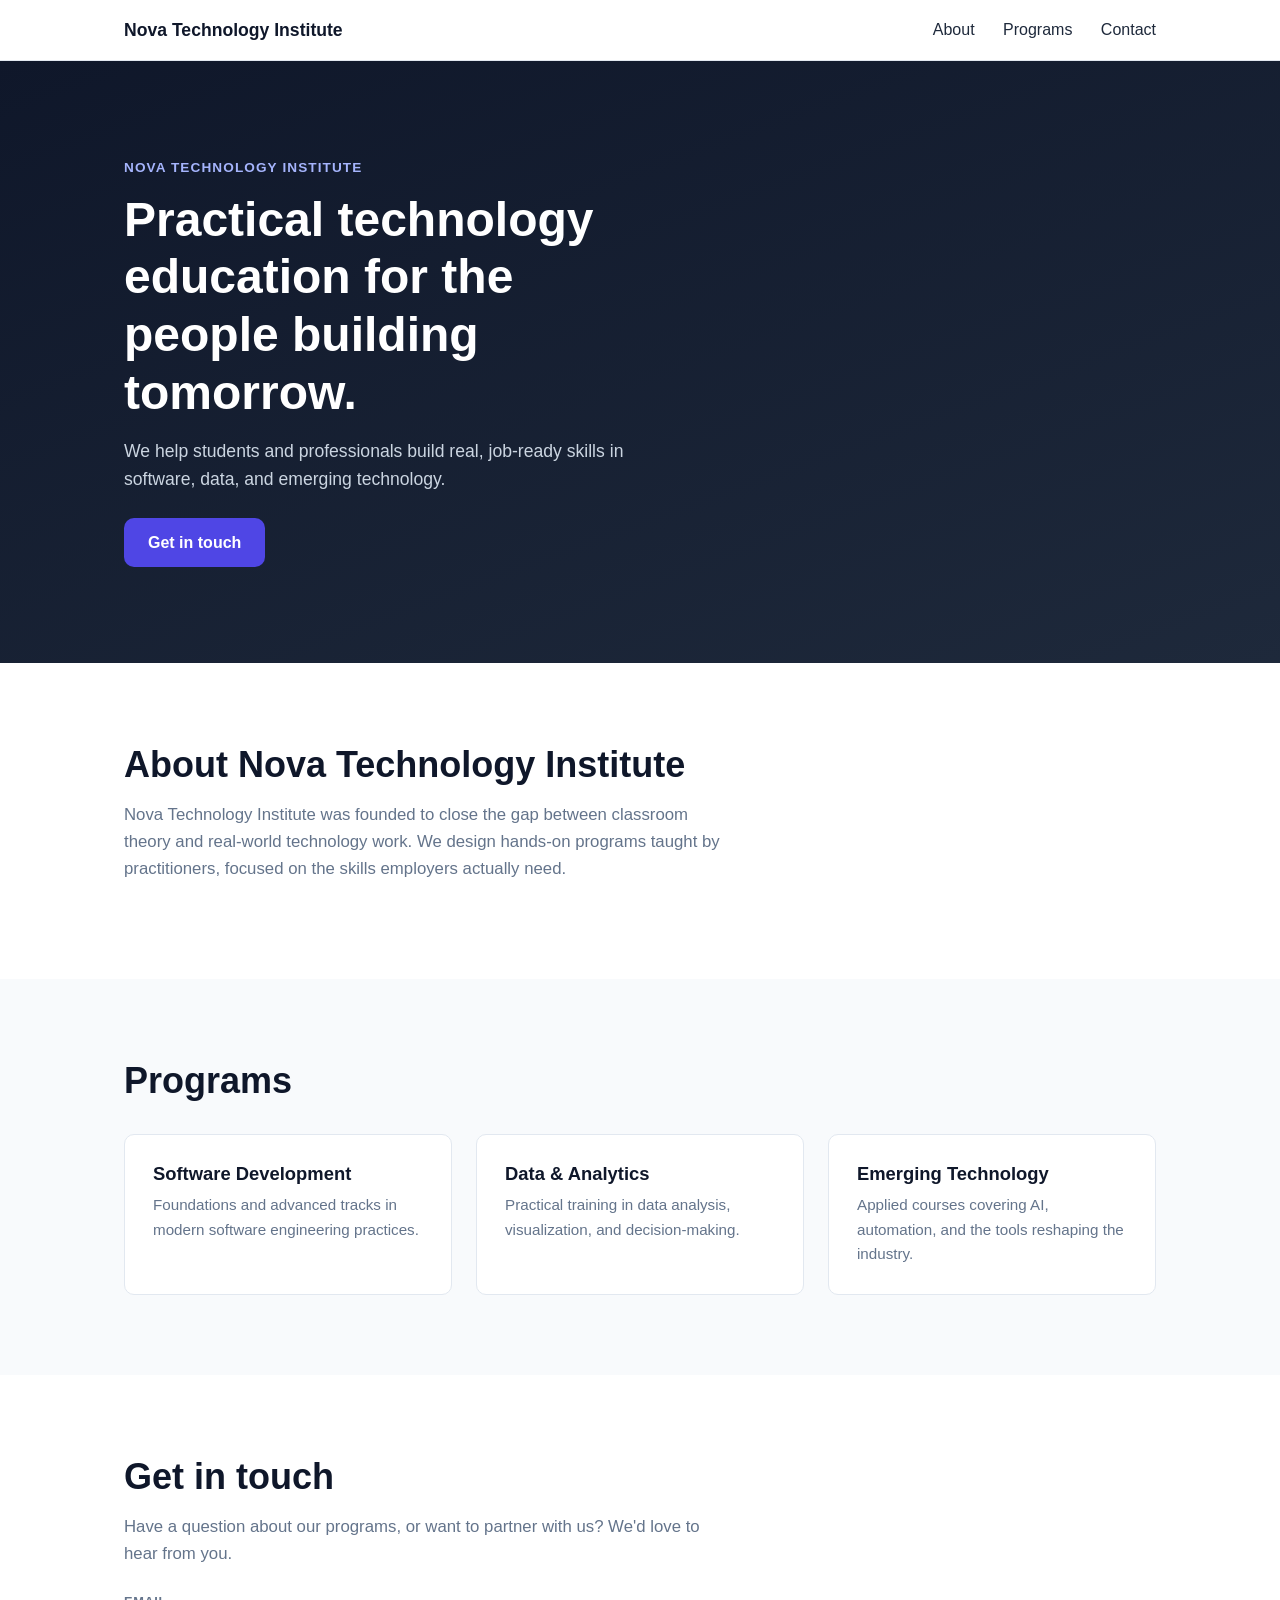
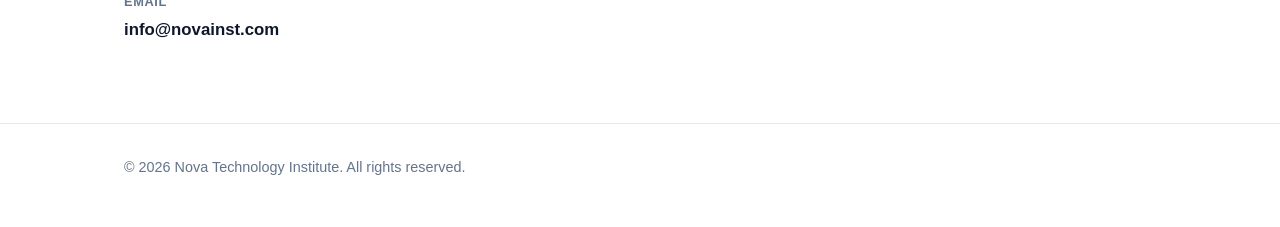
==== index.html @ 5f228447 "Add initial Nova Technology Institute website Static single-page site with hero, about, programs, an" ====
<!DOCTYPE html>
<html lang="en">
<head>
<meta charset="UTF-8">
<meta name="viewport" content="width=device-width, initial-scale=1.0">
<title>Nova Technology Institute</title>
<meta name="description" content="Nova Technology Institute — practical technology education for the people building tomorrow.">
<link rel="icon" href="data:,">
<link rel="stylesheet" href="css/style.css">
</head>
<body>

<header class="site-header">
  <div class="container header-inner">
    <a class="brand" href="#top">Nova Technology Institute</a>
    <nav class="nav">
      <a href="#about">About</a>
      <a href="#programs">Programs</a>
      <a href="#contact">Contact</a>
    </nav>
  </div>
</header>

<main>
  <section class="hero" id="top">
    <div class="container hero-inner">
      <p class="eyebrow" data-field="hero.eyebrow"></p>
      <h1 data-field="hero.headline"></h1>
      <p class="subtext" data-field="hero.subtext"></p>
      <a class="btn" data-field="hero.cta_label" data-href-field="hero.cta_link" href="#contact"></a>
    </div>
  </section>

  <section class="section" id="about">
    <div class="container">
      <h2 data-field="about.heading"></h2>
      <p class="lead" data-field="about.body"></p>
    </div>
  </section>

  <section class="section alt" id="programs">
    <div class="container">
      <h2 data-field="programs.heading"></h2>
      <div class="cards" id="programs-list"></div>
    </div>
  </section>

  <section class="section" id="contact">
    <div class="container">
      <h2 data-field="contact.heading"></h2>
      <p class="lead" data-field="contact.body"></p>
      <div class="contact-details" id="contact-details"></div>
    </div>
  </section>
</main>

<footer class="site-footer">
  <div class="container">
    <p data-field="footer.text"></p>
  </div>
</footer>

<script src="js/main.js"></script>
</body>
</html>
---- css/style.css ----
:root {
  --navy: #0f172a;
  --navy-soft: #1e293b;
  --accent: #4f46e5;
  --accent-soft: #eef2ff;
  --text: #1e293b;
  --text-muted: #64748b;
  --bg: #ffffff;
  --bg-alt: #f8fafc;
  --border: #e2e8f0;
  --radius: 10px;
  --max-width: 1080px;
}

* { box-sizing: border-box; }

body {
  margin: 0;
  font-family: -apple-system, BlinkMacSystemFont, "Segoe UI", Roboto, Helvetica, Arial, sans-serif;
  color: var(--text);
  background: var(--bg);
  line-height: 1.6;
}

.container {
  max-width: var(--max-width);
  margin: 0 auto;
  padding: 0 24px;
}

h1, h2, h3 { line-height: 1.2; margin: 0 0 16px; color: var(--navy); }
h1 { font-size: clamp(2rem, 4vw, 3rem); }
h2 { font-size: clamp(1.5rem, 3vw, 2.25rem); }
p { margin: 0 0 16px; }

a { color: var(--accent); text-decoration: none; }

.site-header {
  position: sticky;
  top: 0;
  background: rgba(255,255,255,0.9);
  backdrop-filter: blur(8px);
  border-bottom: 1px solid var(--border);
  z-index: 10;
}
.header-inner {
  display: flex;
  align-items: center;
  justify-content: space-between;
  padding-top: 16px;
  padding-bottom: 16px;
}
.brand {
  font-weight: 700;
  font-size: 1.1rem;
  color: var(--navy);
}
.nav a {
  margin-left: 24px;
  color: var(--text);
  font-weight: 500;
}
.nav a:hover { color: var(--accent); }

.hero {
  background: linear-gradient(160deg, var(--navy) 0%, var(--navy-soft) 100%);
  color: #fff;
  padding: 96px 0;
}
.hero .eyebrow {
  text-transform: uppercase;
  letter-spacing: 0.08em;
  font-size: 0.85rem;
  color: #a5b4fc;
  font-weight: 600;
  margin-bottom: 12px;
}
.hero h1 { color: #fff; max-width: 20ch; }
.hero .subtext {
  color: #cbd5e1;
  max-width: 55ch;
  font-size: 1.1rem;
}
.btn {
  display: inline-block;
  background: var(--accent);
  color: #fff;
  padding: 12px 24px;
  border-radius: var(--radius);
  font-weight: 600;
  margin-top: 8px;
}
.btn:hover { background: #4338ca; }

.section { padding: 80px 0; }
.section.alt { background: var(--bg-alt); }
.lead { color: var(--text-muted); font-size: 1.05rem; max-width: 65ch; }

.cards {
  display: grid;
  grid-template-columns: repeat(auto-fit, minmax(240px, 1fr));
  gap: 24px;
  margin-top: 32px;
}
.card {
  background: #fff;
  border: 1px solid var(--border);
  border-radius: var(--radius);
  padding: 28px;
}
.card h3 { font-size: 1.15rem; margin-bottom: 8px; }
.card p { color: var(--text-muted); margin: 0; font-size: 0.95rem; }

.contact-details {
  margin-top: 24px;
  display: flex;
  flex-wrap: wrap;
  gap: 32px;
}
.contact-details .item strong {
  display: block;
  font-size: 0.8rem;
  text-transform: uppercase;
  letter-spacing: 0.05em;
  color: var(--text-muted);
  margin-bottom: 4px;
}
.contact-details .item a, .contact-details .item span {
  font-size: 1.05rem;
  color: var(--navy);
  font-weight: 600;
}

.site-footer {
  border-top: 1px solid var(--border);
  padding: 32px 0;
  color: var(--text-muted);
  font-size: 0.9rem;
}
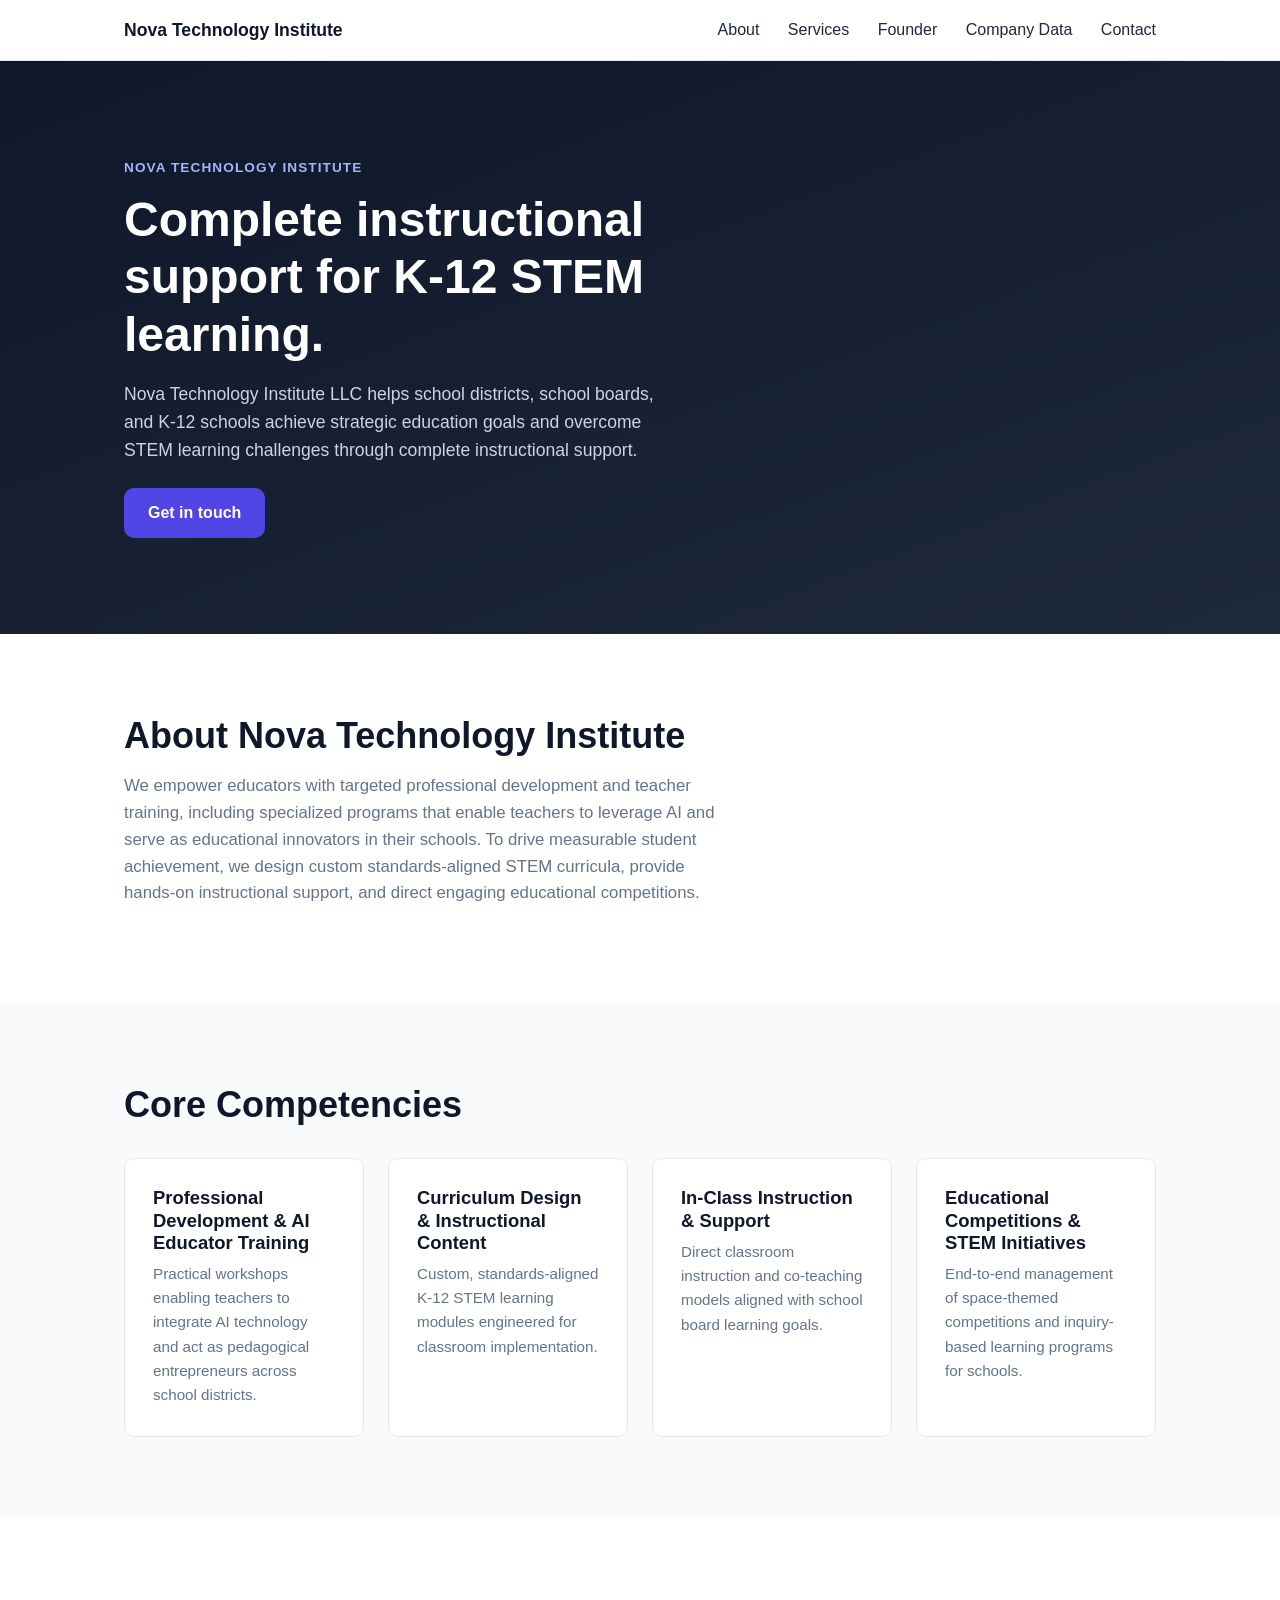
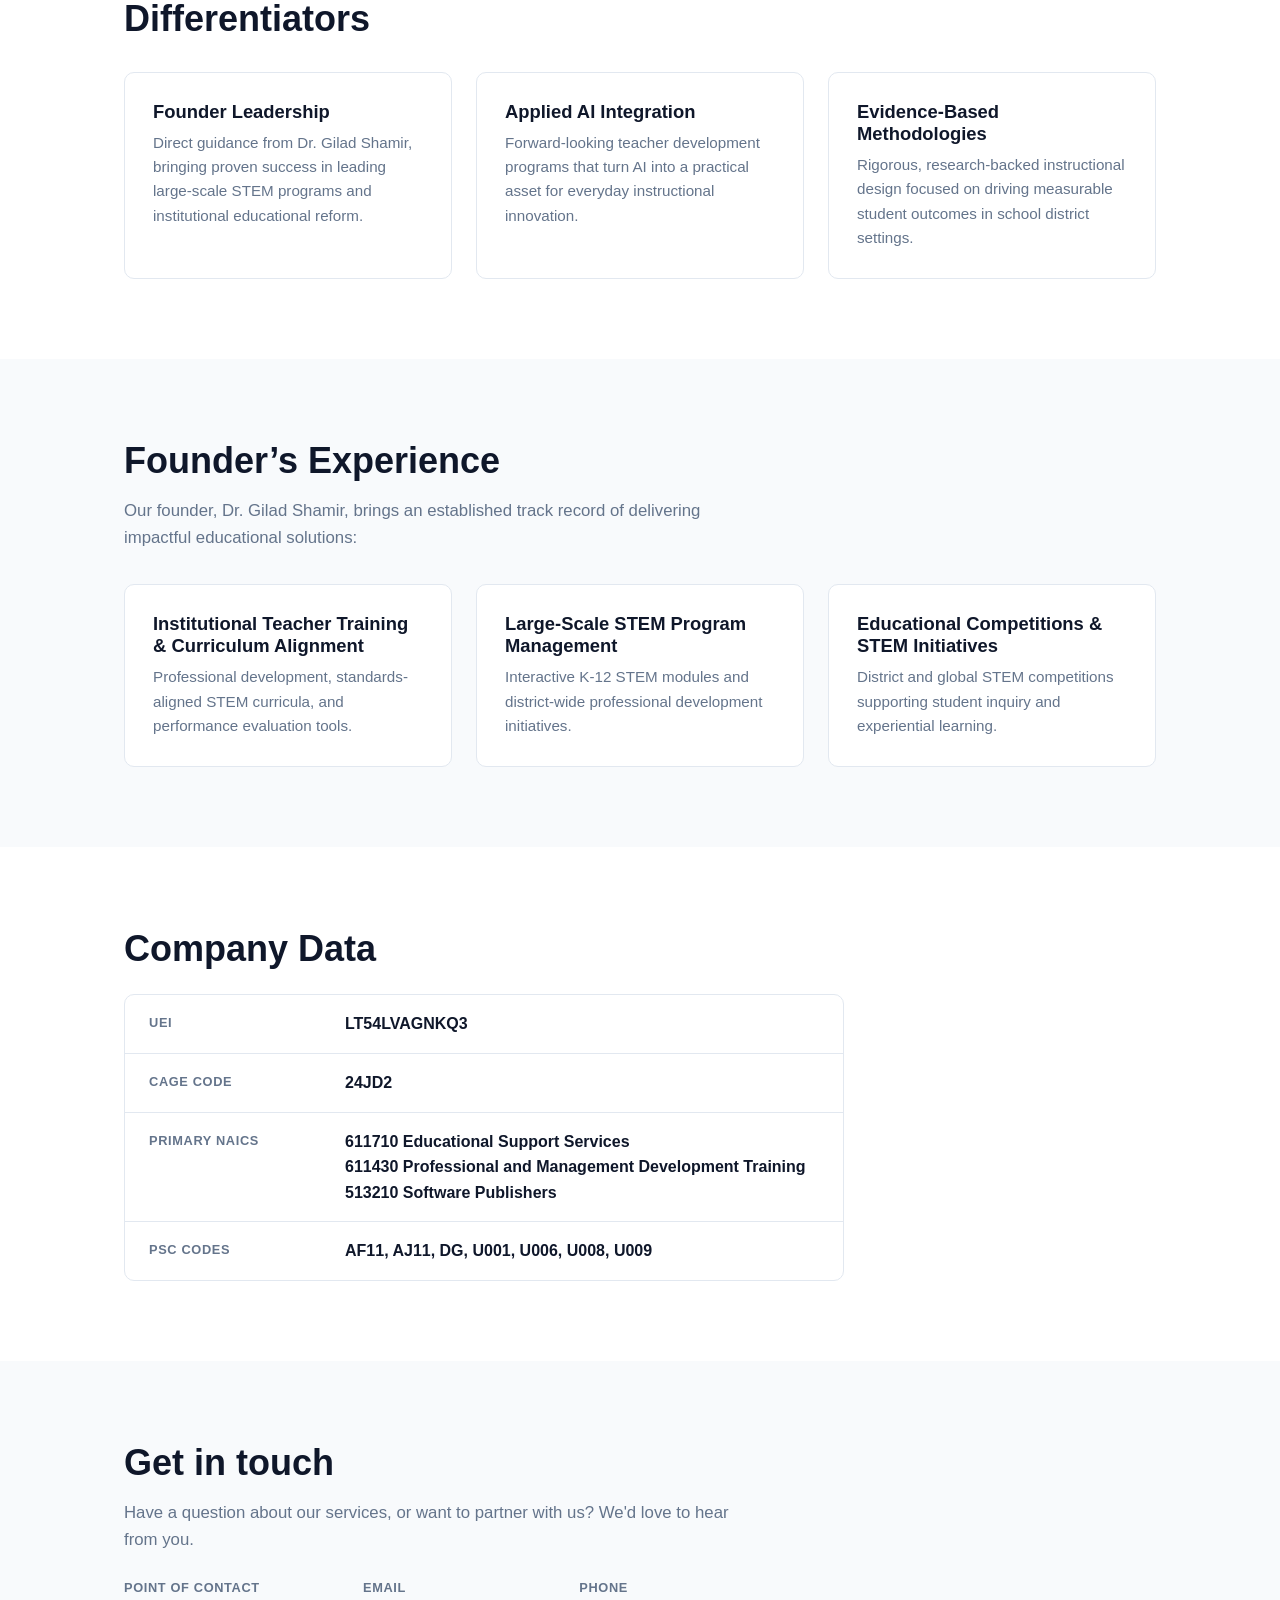
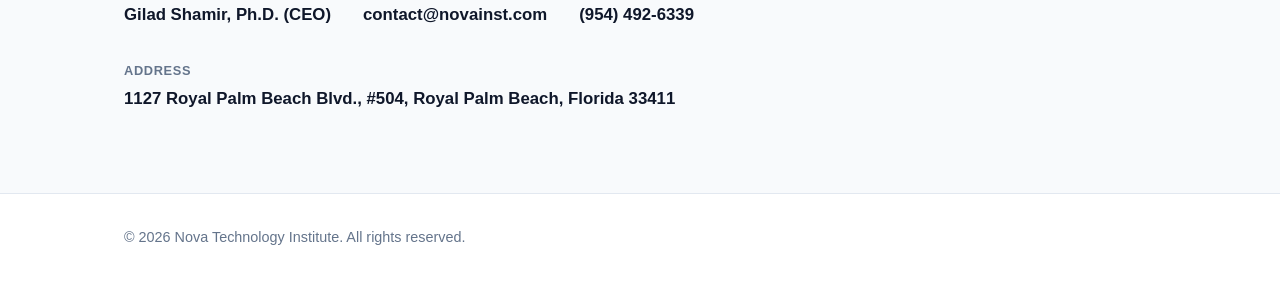
==== commit b59454b3: "Add files via upload" ====
--- a/index.html
+++ b/index.html
@@ -4,7 +4,7 @@
 <meta charset="UTF-8">
 <meta name="viewport" content="width=device-width, initial-scale=1.0">
 <title>Nova Technology Institute</title>
-<meta name="description" content="Nova Technology Institute — practical technology education for the people building tomorrow.">
+<meta name="description" content="Nova Technology Institute LLC helps school districts, school boards, and K-12 schools achieve strategic education goals and overcome STEM learning challenges through complete instructional support.">
 <link rel="icon" href="data:,">
 <link rel="stylesheet" href="css/style.css">
 </head>
@@ -15,7 +15,9 @@
     <a class="brand" href="#top">Nova Technology Institute</a>
     <nav class="nav">
       <a href="#about">About</a>
-      <a href="#programs">Programs</a>
+      <a href="#programs">Services</a>
+      <a href="#founder">Founder</a>
+      <a href="#company">Company Data</a>
       <a href="#contact">Contact</a>
     </nav>
   </div>
@@ -45,7 +47,29 @@
     </div>
   </section>
 
-  <section class="section" id="contact">
+  <section class="section" id="differentiators">
+    <div class="container">
+      <h2 data-field="differentiators.heading"></h2>
+      <div class="cards" id="differentiators-list"></div>
+    </div>
+  </section>
+
+  <section class="section alt" id="founder">
+    <div class="container">
+      <h2 data-field="founder.heading"></h2>
+      <p class="lead" data-field="founder.body"></p>
+      <div class="cards" id="founder-list"></div>
+    </div>
+  </section>
+
+  <section class="section" id="company">
+    <div class="container">
+      <h2 data-field="company.heading"></h2>
+      <div class="data-table" id="company-list"></div>
+    </div>
+  </section>
+
+  <section class="section alt" id="contact">
     <div class="container">
       <h2 data-field="contact.heading"></h2>
       <p class="lead" data-field="contact.body"></p>
--- a/css/style.css
+++ b/css/style.css
@@ -137,3 +137,43 @@
   color: var(--text-muted);
   font-size: 0.9rem;
 }
+
+#founder .lead { margin-bottom: 0; }
+
+.data-table {
+  margin-top: 24px;
+  border: 1px solid var(--border);
+  border-radius: var(--radius);
+  overflow: hidden;
+  max-width: 720px;
+}
+.data-table .row {
+  display: grid;
+  grid-template-columns: 180px 1fr;
+  gap: 16px;
+  padding: 16px 24px;
+  border-top: 1px solid var(--border);
+}
+.data-table .row:first-child { border-top: none; }
+.data-table .row strong {
+  font-size: 0.8rem;
+  text-transform: uppercase;
+  letter-spacing: 0.05em;
+  color: var(--text-muted);
+  padding-top: 2px;
+}
+.data-table .row span {
+  color: var(--navy);
+  font-weight: 600;
+  white-space: pre-line;
+}
+
+@media (max-width: 760px) {
+  .header-inner { flex-direction: column; align-items: flex-start; gap: 8px; }
+  .nav { display: flex; flex-wrap: wrap; gap: 4px 20px; }
+  .nav a { margin-left: 0; }
+  .hero { padding: 64px 0; }
+  .section { padding: 56px 0; }
+  .container { padding: 0 16px; }
+  .data-table .row { grid-template-columns: 1fr; gap: 4px; padding: 14px 16px; }
+}
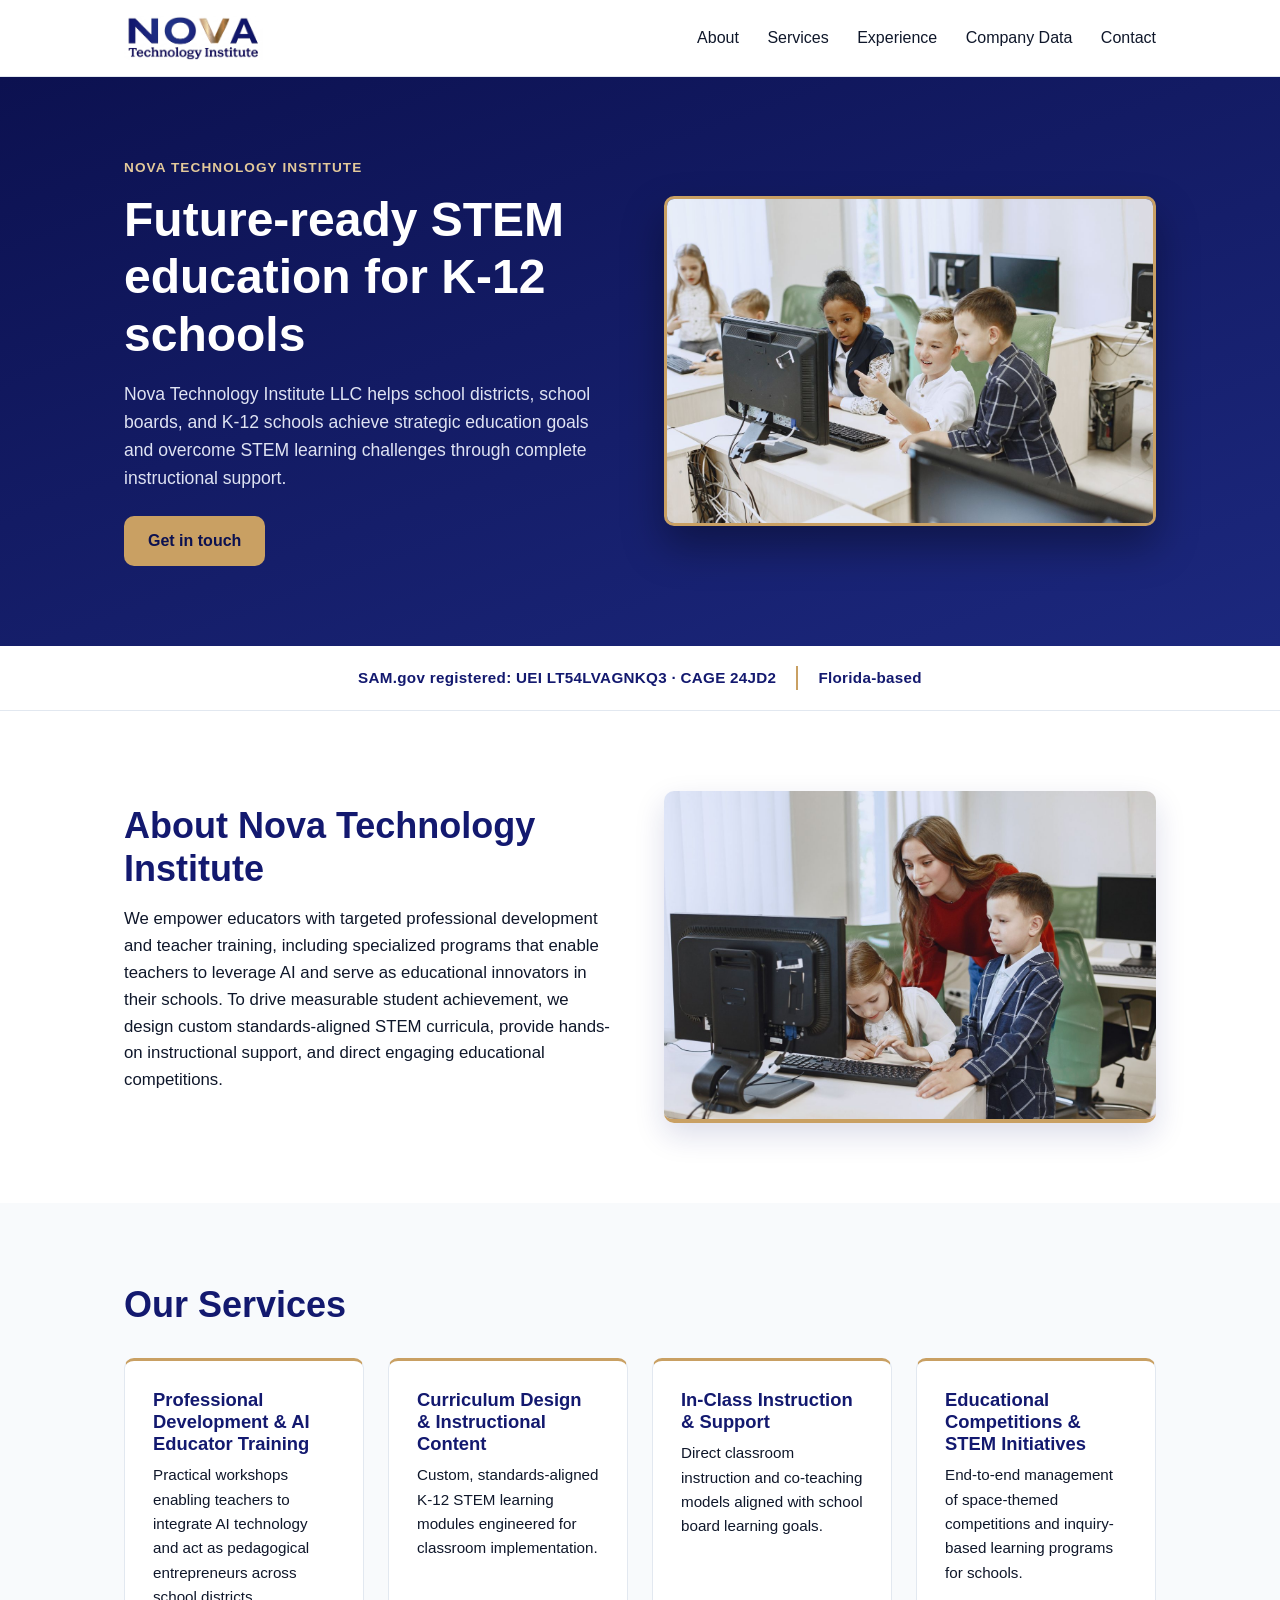
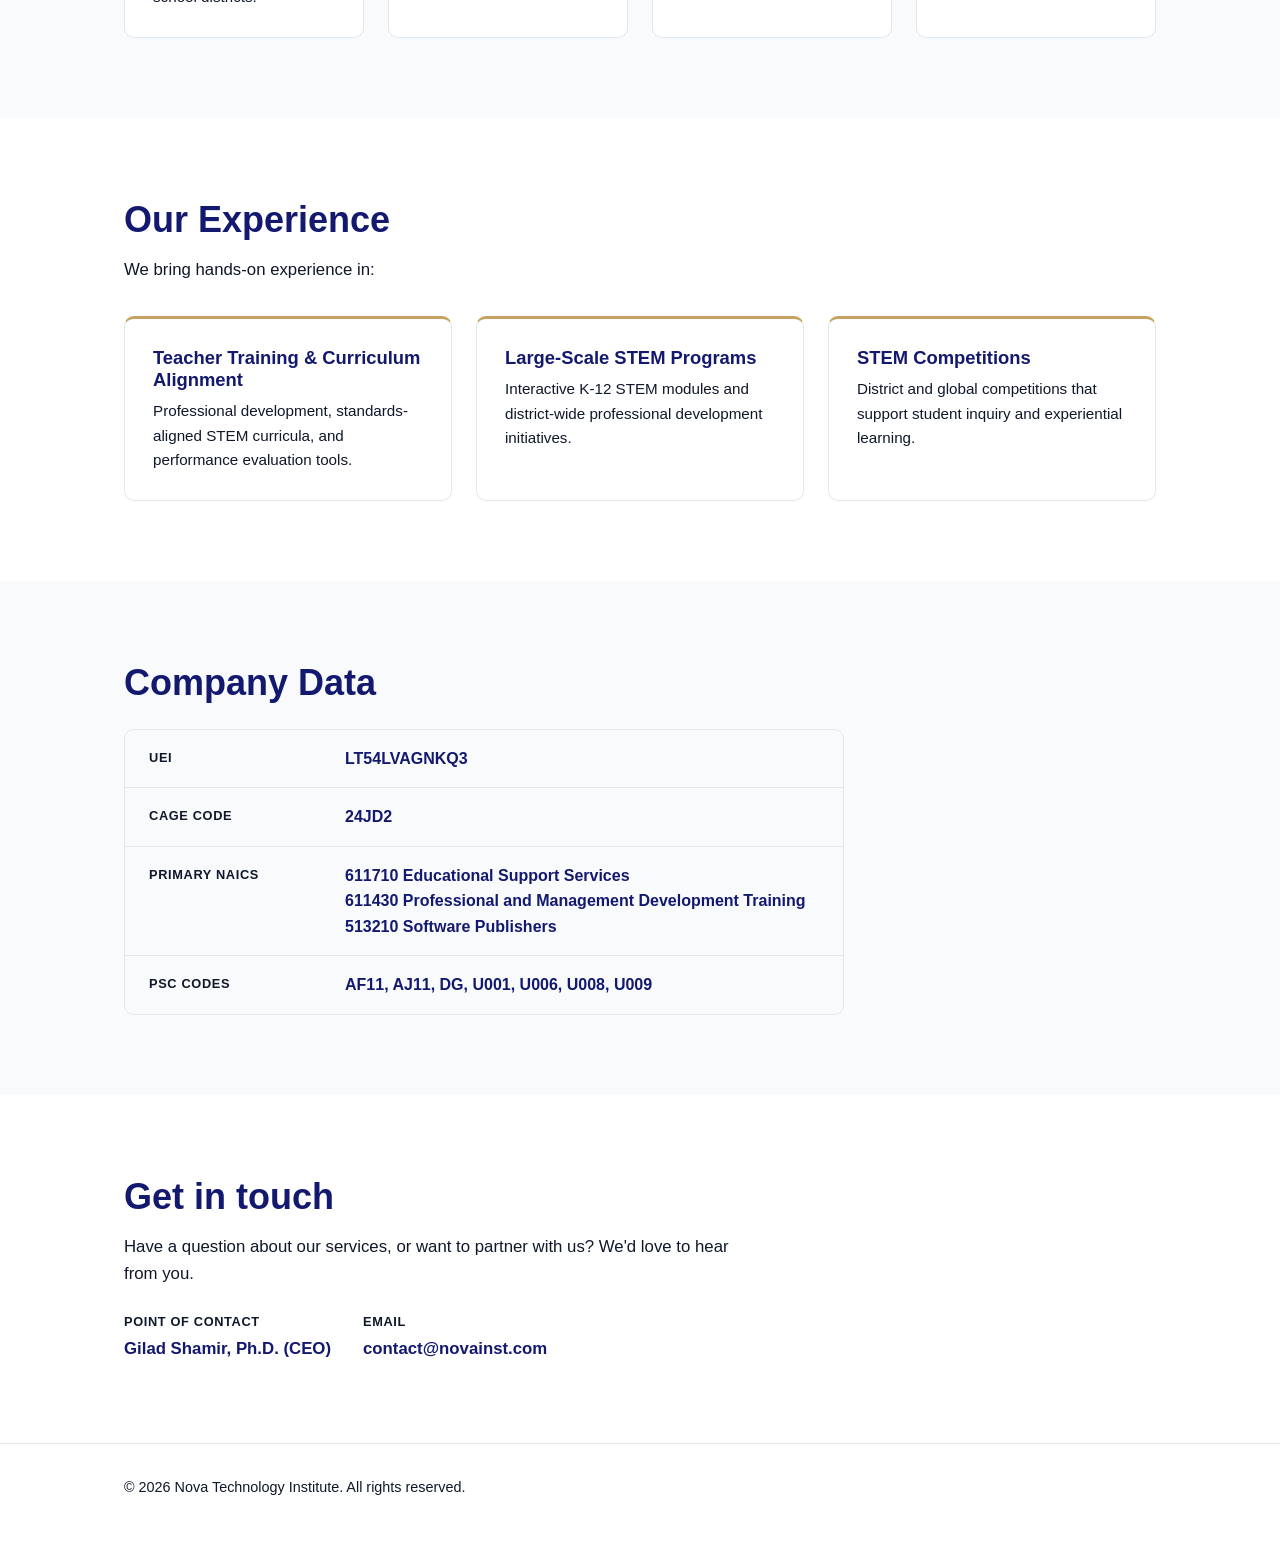
==== commit 8bcaa88e: "Update page layout (logo, photos, sections)" ====
--- a/index.html
+++ b/index.html
@@ -12,11 +12,11 @@
 
 <header class="site-header">
   <div class="container header-inner">
-    <a class="brand" href="#top">Nova Technology Institute</a>
+    <a class="brand" href="#top"><img src="images/logo.png" alt="Nova Technology Institute" width="320" height="101"></a>
     <nav class="nav">
       <a href="#about">About</a>
       <a href="#programs">Services</a>
-      <a href="#founder">Founder</a>
+      <a href="#experience">Experience</a>
       <a href="#company">Company Data</a>
       <a href="#contact">Contact</a>
     </nav>
@@ -26,17 +26,29 @@
 <main>
   <section class="hero" id="top">
     <div class="container hero-inner">
+      <div class="hero-text">
       <p class="eyebrow" data-field="hero.eyebrow"></p>
       <h1 data-field="hero.headline"></h1>
       <p class="subtext" data-field="hero.subtext"></p>
       <a class="btn" data-field="hero.cta_label" data-href-field="hero.cta_link" href="#contact"></a>
+      </div>
+      <img class="hero-image" src="images/hero-computer-class.jpg" alt="Students working together at a computer in a school computer class" width="1400" height="933">
+    </div>
+  </section>
+
+  <section class="credentials" aria-label="Credentials">
+    <div class="container">
+      <ul class="credentials-list" id="credentials-list"></ul>
     </div>
   </section>
 
   <section class="section" id="about">
-    <div class="container">
-      <h2 data-field="about.heading"></h2>
-      <p class="lead" data-field="about.body"></p>
+    <div class="container about-inner">
+      <div>
+        <h2 data-field="about.heading"></h2>
+        <p class="lead" data-field="about.body"></p>
+      </div>
+      <img class="about-image" src="images/teacher-in-class.jpg" alt="A teacher with two students working at a computer in class" width="1400" height="933">
     </div>
   </section>
 
@@ -47,14 +59,7 @@
     </div>
   </section>
 
-  <section class="section" id="differentiators">
-    <div class="container">
-      <h2 data-field="differentiators.heading"></h2>
-      <div class="cards" id="differentiators-list"></div>
-    </div>
-  </section>
-
-  <section class="section alt" id="founder">
+  <section class="section" id="experience">
     <div class="container">
       <h2 data-field="founder.heading"></h2>
       <p class="lead" data-field="founder.body"></p>
@@ -62,14 +67,14 @@
     </div>
   </section>
 
-  <section class="section" id="company">
+  <section class="section alt" id="company">
     <div class="container">
       <h2 data-field="company.heading"></h2>
       <div class="data-table" id="company-list"></div>
     </div>
   </section>
 
-  <section class="section alt" id="contact">
+  <section class="section" id="contact">
     <div class="container">
       <h2 data-field="contact.heading"></h2>
       <p class="lead" data-field="contact.body"></p>
--- a/css/style.css
+++ b/css/style.css
@@ -1,10 +1,14 @@
 :root {
-  --navy: #0f172a;
-  --navy-soft: #1e293b;
-  --accent: #4f46e5;
-  --accent-soft: #eef2ff;
-  --text: #1e293b;
-  --text-muted: #64748b;
+  --navy: #13196f;
+  --navy-soft: #1c287e;
+  --navy-deep: #0c1150;
+  --gold: #c9a063;
+  --gold-dark: #b5864a;
+  --gold-light: #e3c99a;
+  --accent: #1c287e;
+  --accent-soft: #eef0fa;
+  --text: #0f172a;
+  --text-muted: #0f172a;
   --bg: #ffffff;
   --bg-alt: #f8fafc;
   --border: #e2e8f0;
@@ -38,8 +42,7 @@
 .site-header {
   position: sticky;
   top: 0;
-  background: rgba(255,255,255,0.9);
-  backdrop-filter: blur(8px);
+  background: #fff;
   border-bottom: 1px solid var(--border);
   z-index: 10;
 }
@@ -55,6 +58,11 @@
   font-size: 1.1rem;
   color: var(--navy);
 }
+.brand img {
+  display: block;
+  height: 44px;
+  width: auto;
+}
 .nav a {
   margin-left: 24px;
   color: var(--text);
@@ -63,39 +71,92 @@
 .nav a:hover { color: var(--accent); }
 
 .hero {
-  background: linear-gradient(160deg, var(--navy) 0%, var(--navy-soft) 100%);
+  background: linear-gradient(160deg, var(--navy-deep) 0%, var(--navy-soft) 100%);
   color: #fff;
-  padding: 96px 0;
+  padding: 80px 0;
+}
+.hero-inner {
+  display: grid;
+  grid-template-columns: 1fr 1fr;
+  gap: 48px;
+  align-items: center;
+}
+.hero-image {
+  display: block;
+  width: 100%;
+  height: auto;
+  border-radius: var(--radius);
+  box-shadow: 0 20px 40px rgba(0, 0, 0, 0.35);
+  border: 3px solid var(--gold);
 }
 .hero .eyebrow {
   text-transform: uppercase;
   letter-spacing: 0.08em;
   font-size: 0.85rem;
-  color: #a5b4fc;
+  color: var(--gold-light);
   font-weight: 600;
   margin-bottom: 12px;
 }
 .hero h1 { color: #fff; max-width: 20ch; }
 .hero .subtext {
-  color: #cbd5e1;
+  color: #dfe3f3;
   max-width: 55ch;
   font-size: 1.1rem;
 }
 .btn {
   display: inline-block;
-  background: var(--accent);
-  color: #fff;
+  background: var(--gold);
+  color: var(--navy-deep);
   padding: 12px 24px;
   border-radius: var(--radius);
   font-weight: 600;
   margin-top: 8px;
 }
-.btn:hover { background: #4338ca; }
+.btn:hover { background: var(--gold-dark); }
+
+.credentials {
+  background: #fff;
+  border-bottom: 1px solid var(--border);
+  padding: 20px 0;
+}
+.credentials-list {
+  list-style: none;
+  margin: 0;
+  padding: 0;
+  display: flex;
+  flex-wrap: wrap;
+  justify-content: center;
+  gap: 8px 0;
+}
+.credentials-list li {
+  color: var(--navy);
+  font-weight: 700;
+  font-size: 0.95rem;
+  letter-spacing: 0.02em;
+  padding: 0 20px;
+  border-left: 2px solid var(--gold);
+}
+.credentials-list li:first-child { border-left: none; }
 
 .section { padding: 80px 0; }
 .section.alt { background: var(--bg-alt); }
 .lead { color: var(--text-muted); font-size: 1.05rem; max-width: 65ch; }
 
+.about-inner {
+  display: grid;
+  grid-template-columns: 1fr 1fr;
+  gap: 48px;
+  align-items: center;
+}
+.about-image {
+  display: block;
+  width: 100%;
+  height: auto;
+  border-radius: var(--radius);
+  border-bottom: 4px solid var(--gold);
+  box-shadow: 0 12px 30px rgba(19, 25, 111, 0.15);
+}
+
 .cards {
   display: grid;
   grid-template-columns: repeat(auto-fit, minmax(240px, 1fr));
@@ -105,6 +166,7 @@
 .card {
   background: #fff;
   border: 1px solid var(--border);
+  border-top: 3px solid var(--gold);
   border-radius: var(--radius);
   padding: 28px;
 }
@@ -138,7 +200,7 @@
   font-size: 0.9rem;
 }
 
-#founder .lead { margin-bottom: 0; }
+#experience .lead { margin-bottom: 0; }
 
 .data-table {
   margin-top: 24px;
@@ -170,9 +232,13 @@
 
 @media (max-width: 760px) {
   .header-inner { flex-direction: column; align-items: flex-start; gap: 8px; }
+  .brand img { height: 36px; }
   .nav { display: flex; flex-wrap: wrap; gap: 4px 20px; }
   .nav a { margin-left: 0; }
-  .hero { padding: 64px 0; }
+  .hero { padding: 48px 0; }
+  .hero-inner { grid-template-columns: 1fr; gap: 32px; }
+  .about-inner { grid-template-columns: 1fr; gap: 32px; }
+  .credentials-list li { padding: 0 12px; font-size: 0.85rem; }
   .section { padding: 56px 0; }
   .container { padding: 0 16px; }
   .data-table .row { grid-template-columns: 1fr; gap: 4px; padding: 14px 16px; }
